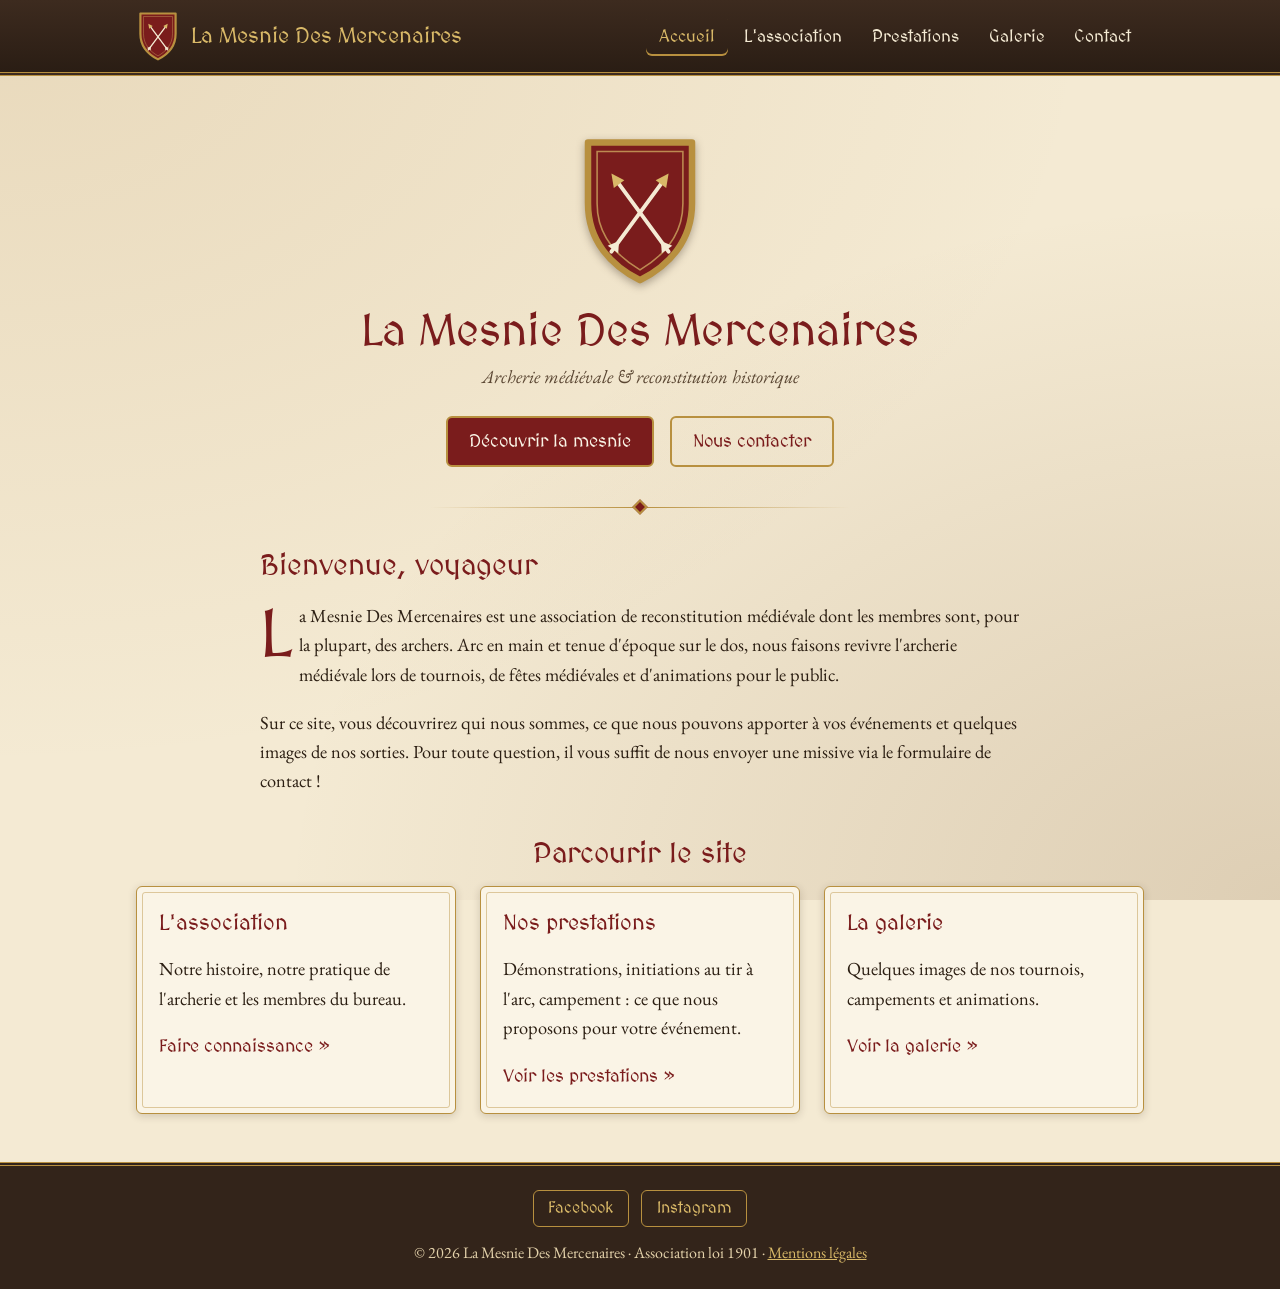
==== index.html @ 42d2c6c9 "v0 site web, à présenter à l'équipe avant déploiement" ====
<!doctype html>
<html lang="fr">
<head>
  <meta charset="utf-8">
  <meta name="viewport" content="width=device-width, initial-scale=1">
  <title>Accueil | La Mesnie Des Mercenaires</title>
  <meta name="description" content="La Mesnie Des Mercenaires, association de reconstitution médiévale spécialisée dans l'archerie : tournois, démonstrations et initiations au tir à l'arc médiéval.">
  <link rel="icon" href="images/logo.svg" type="image/svg+xml">
  <link rel="preconnect" href="https://fonts.googleapis.com">
  <link rel="preconnect" href="https://fonts.gstatic.com" crossorigin>
  <link rel="stylesheet" href="https://fonts.googleapis.com/css2?family=EB+Garamond:ital,wght@0,400;0,600;1,400&family=MedievalSharp&display=swap">
  <link rel="stylesheet" href="assets/css/style.css">
  <script src="assets/js/config.js" defer></script>
  <script src="assets/js/commun.js" defer></script>
</head>
<body>
  <div id="entete"></div>

  <main id="contenu" class="contenu">
    <section class="banniere">
      <img class="banniere-logo" src="images/logo.svg" alt="Blason de La Mesnie Des Mercenaires" width="130" height="156">
      <h1>La Mesnie Des Mercenaires</h1>
      <p class="sous-titre">Archerie médiévale &amp; reconstitution historique</p>
      <div class="actions">
        <a class="bouton" href="association.html">Découvrir la mesnie</a>
        <a class="bouton bouton-secondaire" href="contact.html">Nous contacter</a>
      </div>
    </section>

    <hr class="ornement">

    <!-- À ADAPTER : texte de présentation de la page d'accueil -->
    <section class="lecture">
      <h2>Bienvenue, voyageur</h2>
      <p class="lettrine">La Mesnie Des Mercenaires est une association de reconstitution médiévale dont les membres sont, pour la plupart, des archers. Arc en main et tenue d'époque sur le dos, nous faisons revivre l'archerie médiévale lors de tournois, de fêtes médiévales et d'animations pour le public.</p>
      <p>Sur ce site, vous découvrirez qui nous sommes, ce que nous pouvons apporter à vos événements et quelques images de nos sorties. Pour toute question, il vous suffit de nous envoyer une missive via le formulaire de contact&nbsp;!</p>
    </section>

    <section>
      <h2 class="centre">Parcourir le site</h2>
      <div class="grille">
        <article class="carte">
          <h3>L'association</h3>
          <p>Notre histoire, notre pratique de l'archerie et les membres du bureau.</p>
          <a class="lien-suite" href="association.html">Faire connaissance &raquo;</a>
        </article>
        <article class="carte">
          <h3>Nos prestations</h3>
          <p>Démonstrations, initiations au tir à l'arc, campement&nbsp;: ce que nous proposons pour votre événement.</p>
          <a class="lien-suite" href="prestations.html">Voir les prestations &raquo;</a>
        </article>
        <article class="carte">
          <h3>La galerie</h3>
          <p>Quelques images de nos tournois, campements et animations.</p>
          <a class="lien-suite" href="galerie.html">Voir la galerie &raquo;</a>
        </article>
      </div>
    </section>
  </main>

  <div id="pied-de-page"></div>
</body>
</html>
---- assets/css/style.css ----
/* ==========================================================================
   La Mesnie Des Mercenaires - feuille de style principale
   Thème : parchemin, bois sombre, bordeaux et or.
   Les couleurs et polices se règlent dans le bloc :root ci-dessous.
   ========================================================================== */

:root {
  --parchemin: #f4ead3;
  --parchemin-clair: #faf4e6;
  --parchemin-fonce: #e3d1aa;
  --encre: #2b1e12;
  --encre-douce: #5a4632;
  --bordeaux: #7a1c1c;
  --bordeaux-fonce: #561212;
  --or: #b8903f;
  --or-clair: #d9b968;
  --bois: #33241a;
  --vert-succes: #3f5f25;
  --police-titres: "MedievalSharp", "Palatino Linotype", Georgia, serif;
  --police-texte: "EB Garamond", Garamond, Georgia, serif;
  --largeur-max: 1040px;
  --rayon: 6px;
  --ombre: 0 2px 8px rgba(43, 30, 18, 0.18);
}

/* --- Base ---------------------------------------------------------------- */

*,
*::before,
*::after {
  box-sizing: border-box;
}

[hidden] {
  display: none !important;
}

body {
  margin: 0;
  min-height: 100vh;
  display: flex;
  flex-direction: column;
  font-family: var(--police-texte);
  font-size: 1.15rem;
  line-height: 1.6;
  color: var(--encre);
  background-color: var(--parchemin);
  /* Taches légères pour un effet de vieux parchemin */
  background-image:
    radial-gradient(ellipse at top left, rgba(180, 140, 80, 0.18), transparent 60%),
    radial-gradient(ellipse at bottom right, rgba(120, 80, 40, 0.18), transparent 55%);
  background-attachment: fixed;
}

main {
  flex: 1;
}

img {
  max-width: 100%;
  height: auto;
}

a {
  color: var(--bordeaux);
}

a:hover {
  color: var(--bordeaux-fonce);
}

:focus-visible {
  outline: 3px solid var(--or);
  outline-offset: 2px;
}

h1,
h2,
h3 {
  font-family: var(--police-titres);
  font-weight: normal;
  color: var(--bordeaux);
  line-height: 1.2;
}

h1 {
  font-size: clamp(2rem, 5vw, 2.8rem);
  text-align: center;
  margin: 0.5rem 0 0.25rem;
}

h2 {
  font-size: 1.8rem;
  margin: 2.5rem 0 1rem;
}

h3 {
  font-size: 1.35rem;
  margin: 0 0 0.5rem;
}

.contenu {
  width: 100%;
  max-width: var(--largeur-max);
  margin: 0 auto;
  padding: 2rem 1rem 3rem;
}

/* Bloc de texte courant à largeur confortable pour la lecture */
.lecture {
  max-width: 760px;
  margin-left: auto;
  margin-right: auto;
}

.sous-titre {
  text-align: center;
  font-style: italic;
  color: var(--encre-douce);
  margin: 0 auto;
}

.centre {
  text-align: center;
}

.visuellement-cache {
  position: absolute;
  width: 1px;
  height: 1px;
  overflow: hidden;
  clip: rect(0 0 0 0);
  white-space: nowrap;
}

/* Lien "Aller au contenu" visible uniquement au clavier */
.lien-evitement {
  position: absolute;
  left: -9999px;
}

.lien-evitement:focus {
  left: 1rem;
  top: 1rem;
  z-index: 10;
  padding: 0.5rem 1rem;
  background: var(--parchemin-clair);
  color: var(--encre);
}

/* --- Ornements médiévaux ------------------------------------------------- */

/* Séparateur : filet doré avec un losange au centre */
.ornement {
  position: relative;
  max-width: 420px;
  height: 1px;
  margin: 2rem auto;
  border: 0;
  overflow: visible;
  background: linear-gradient(90deg, transparent, var(--or), transparent);
}

.ornement::after {
  content: "";
  position: absolute;
  left: 50%;
  top: 50%;
  width: 11px;
  height: 11px;
  background: var(--bordeaux);
  border: 2px solid var(--or);
  transform: translate(-50%, -50%) rotate(45deg);
}

/* Lettrine : grande initiale en début de paragraphe */
.lettrine::first-letter {
  float: left;
  font-family: var(--police-titres);
  font-size: 3.6em;
  line-height: 0.8;
  padding: 0.1em 0.12em 0 0;
  color: var(--bordeaux);
}

/* Liste à puces en losange */
.liste-ornee {
  list-style: none;
  padding-left: 0;
}

.liste-ornee li {
  position: relative;
  padding-left: 1.5rem;
  margin-bottom: 0.6rem;
}

.liste-ornee li::before {
  content: "";
  position: absolute;
  left: 0.2rem;
  top: 0.6em;
  width: 7px;
  height: 7px;
  background: var(--bordeaux);
  transform: rotate(45deg);
}

/* --- En-tête et menu ----------------------------------------------------- */

/* Réserve la place de l'en-tête avant son insertion par commun.js */
#entete:empty {
  min-height: 72px;
  background: var(--bois);
}

.entete {
  background: linear-gradient(180deg, #3d2b1f, #2a1d14);
  border-bottom: 4px double var(--or);
  color: var(--parchemin);
}

.entete-interieur {
  max-width: var(--largeur-max);
  margin: 0 auto;
  padding: 0.6rem 1rem;
  display: flex;
  flex-wrap: wrap;
  align-items: center;
  justify-content: space-between;
  gap: 0.5rem 1rem;
}

.marque {
  display: flex;
  align-items: center;
  gap: 0.7rem;
  font-family: var(--police-titres);
  font-size: 1.4rem;
  color: var(--or-clair);
  text-decoration: none;
}

.marque:hover {
  color: var(--parchemin-clair);
}

.marque img {
  width: 44px;
}

.menu-principal ul {
  display: flex;
  flex-wrap: wrap;
  gap: 0.25rem;
  list-style: none;
  margin: 0;
  padding: 0;
}

.menu-principal a {
  display: block;
  padding: 0.4rem 0.8rem;
  font-family: var(--police-titres);
  font-size: 1.05rem;
  color: var(--parchemin);
  text-decoration: none;
  border-radius: var(--rayon);
}

.menu-principal a:hover {
  color: var(--or-clair);
  background: rgba(255, 255, 255, 0.06);
}

.menu-principal a[aria-current="page"] {
  color: var(--or-clair);
  box-shadow: inset 0 -2px 0 var(--or);
}

.menu-bouton {
  display: none;
  padding: 0.35rem 0.8rem;
  font-family: var(--police-titres);
  font-size: 1.05rem;
  color: var(--or-clair);
  background: transparent;
  border: 1px solid var(--or);
  border-radius: var(--rayon);
  cursor: pointer;
}

/* Sur petit écran, le menu se replie derrière un bouton */
@media (max-width: 760px) {
  .menu-bouton {
    display: inline-block;
  }

  .menu-principal {
    display: none;
    width: 100%;
  }

  .menu-principal.ouvert {
    display: block;
  }

  .menu-principal ul {
    flex-direction: column;
    padding-bottom: 0.5rem;
  }
}

/* --- Pied de page -------------------------------------------------------- */

.pied {
  padding: 1.5rem 1rem;
  text-align: center;
  font-size: 1rem;
  color: var(--parchemin-fonce);
  background: var(--bois);
  border-top: 4px double var(--or);
}

.pied p {
  margin: 0;
}

.pied a {
  color: var(--or-clair);
}

.reseaux {
  display: flex;
  flex-wrap: wrap;
  justify-content: center;
  gap: 0.8rem;
  list-style: none;
  margin: 0 0 0.8rem;
  padding: 0;
}

.reseaux a {
  display: inline-block;
  padding: 0.3rem 0.9rem;
  font-family: var(--police-titres);
  text-decoration: none;
  border: 1px solid var(--or);
  border-radius: var(--rayon);
}

.reseaux a:hover {
  background: rgba(184, 144, 63, 0.15);
}

/* --- Boutons ------------------------------------------------------------- */

.bouton {
  display: inline-block;
  padding: 0.6rem 1.3rem;
  font-family: var(--police-titres);
  font-size: 1.1rem;
  color: var(--parchemin-clair);
  background: var(--bordeaux);
  border: 2px solid var(--or);
  border-radius: var(--rayon);
  text-decoration: none;
  cursor: pointer;
  transition: background-color 0.2s;
}

.bouton:hover {
  color: var(--parchemin-clair);
  background: var(--bordeaux-fonce);
}

.bouton:disabled {
  opacity: 0.6;
  cursor: wait;
}

.bouton-secondaire {
  color: var(--bordeaux);
  background: transparent;
}

.bouton-secondaire:hover {
  color: var(--bordeaux-fonce);
  background: var(--parchemin-fonce);
}

.lien-suite {
  font-family: var(--police-titres);
  text-decoration: none;
}

.lien-suite:hover {
  text-decoration: underline;
}

/* --- Accueil ------------------------------------------------------------- */

.banniere {
  padding: 1.5rem 0 0.5rem;
  text-align: center;
}

.banniere-logo {
  width: 130px;
  filter: drop-shadow(0 3px 4px rgba(43, 30, 18, 0.35));
}

.actions {
  display: flex;
  flex-wrap: wrap;
  justify-content: center;
  gap: 1rem;
  margin-top: 1.5rem;
}

/* --- Cartes et grilles --------------------------------------------------- */

.grille {
  display: grid;
  grid-template-columns: repeat(auto-fit, minmax(240px, 1fr));
  gap: 1.5rem;
}

.carte {
  position: relative;
  padding: 1.4rem;
  background: var(--parchemin-clair);
  border: 1px solid var(--or);
  border-radius: var(--rayon);
  box-shadow: var(--ombre);
}

/* Second filet intérieur, façon enluminure */
.carte::before {
  content: "";
  position: absolute;
  inset: 5px;
  border: 1px solid rgba(184, 144, 63, 0.45);
  border-radius: 3px;
  pointer-events: none;
}

.carte > :last-child {
  margin-bottom: 0;
}

.details {
  font-size: 1rem;
  color: var(--encre-douce);
}

/* --- Membres du bureau --------------------------------------------------- */

.bureau {
  grid-template-columns: repeat(auto-fit, minmax(200px, 1fr));
}

.membre {
  text-align: center;
}

.membre img {
  width: 140px;
  height: 140px;
  object-fit: cover;
  border-radius: 50%;
  border: 4px solid var(--or);
  background: var(--parchemin-fonce);
  box-shadow: var(--ombre);
}

.membre-nom {
  margin: 0.8rem 0 0.1rem;
  color: var(--encre);
}

.membre-role {
  margin: 0;
  font-style: italic;
  color: var(--bordeaux);
}

.membre-description {
  font-size: 1rem;
  color: var(--encre-douce);
}

/* --- Galerie ------------------------------------------------------------- */

.galerie {
  display: grid;
  grid-template-columns: repeat(auto-fill, minmax(200px, 1fr));
  gap: 1.2rem;
  list-style: none;
  margin: 0;
  padding: 0;
}

.galerie figure {
  margin: 0;
}

.vignette {
  display: block;
  width: 100%;
  padding: 0;
  overflow: hidden;
  background: var(--parchemin-fonce);
  border: 3px solid var(--parchemin-clair);
  outline: 1px solid var(--or);
  border-radius: 3px;
  box-shadow: var(--ombre);
  cursor: zoom-in;
}

.vignette img {
  display: block;
  width: 100%;
  aspect-ratio: 4 / 3;
  object-fit: cover;
  transition: transform 0.3s;
}

.vignette:hover img {
  transform: scale(1.04);
}

.galerie figcaption {
  margin-top: 0.35rem;
  font-size: 0.95rem;
  text-align: center;
  color: var(--encre-douce);
}

.galerie-vide {
  text-align: center;
  font-style: italic;
}

/* Visionneuse plein écran (élément <dialog>) */
.visionneuse {
  max-width: min(94vw, 1200px);
  max-height: 94vh;
  padding: 0;
  overflow: hidden;
  color: var(--parchemin);
  background: var(--bois);
  border: 3px solid var(--or);
  border-radius: var(--rayon);
}

.visionneuse::backdrop {
  background: rgba(20, 12, 6, 0.85);
}

.visionneuse figure {
  display: flex;
  flex-direction: column;
  align-items: center;
  margin: 0;
}

.visionneuse img {
  display: block;
  max-width: 100%;
  max-height: calc(94vh - 4.5rem);
  object-fit: contain;
}

.visionneuse figcaption {
  padding: 0.6rem 3.5rem;
  font-style: italic;
  text-align: center;
}

.visionneuse-bouton {
  position: absolute;
  width: 2.6rem;
  height: 2.6rem;
  font-family: Arial, sans-serif;
  font-size: 1.4rem;
  line-height: 1;
  color: var(--or-clair);
  background: rgba(51, 36, 26, 0.85);
  border: 1px solid var(--or);
  border-radius: 50%;
  cursor: pointer;
}

.visionneuse-bouton:hover {
  background: var(--bordeaux);
}

.visionneuse-fermer {
  top: 0.5rem;
  right: 0.5rem;
}

.visionneuse-precedent,
.visionneuse-suivant {
  top: 50%;
  transform: translateY(-50%);
}

.visionneuse-precedent {
  left: 0.5rem;
}

.visionneuse-suivant {
  right: 0.5rem;
}

/* --- Formulaire de contact ---------------------------------------------- */

.formulaire {
  display: grid;
  gap: 1.1rem;
  max-width: 680px;
  margin: 0 auto;
}

.champ label {
  display: block;
  margin-bottom: 0.3rem;
  font-family: var(--police-titres);
}

.champ input,
.champ select,
.champ textarea {
  width: 100%;
  padding: 0.6rem 0.7rem;
  font: inherit;
  color: var(--encre);
  background: #fffaf0;
  border: 1px solid var(--encre-douce);
  border-radius: 4px;
}

.champ textarea {
  min-height: 10rem;
  resize: vertical;
}

.obligatoire {
  color: var(--bordeaux);
}

/* Champ anti-robot : invisible pour les humains */
.champ-piege {
  display: none;
}

.mention {
  margin: 0;
  font-size: 0.95rem;
  color: var(--encre-douce);
}

.message-etat:empty {
  display: none;
}

.message-etat {
  margin: 0;
  padding: 0.8rem 1rem;
  border-radius: 4px;
}

.message-etat.succes {
  color: var(--vert-succes);
  background: #e7eedb;
  border: 1px solid var(--vert-succes);
}

.message-etat.erreur {
  color: var(--bordeaux-fonce);
  background: #f3dcd6;
  border: 1px solid var(--bordeaux);
}
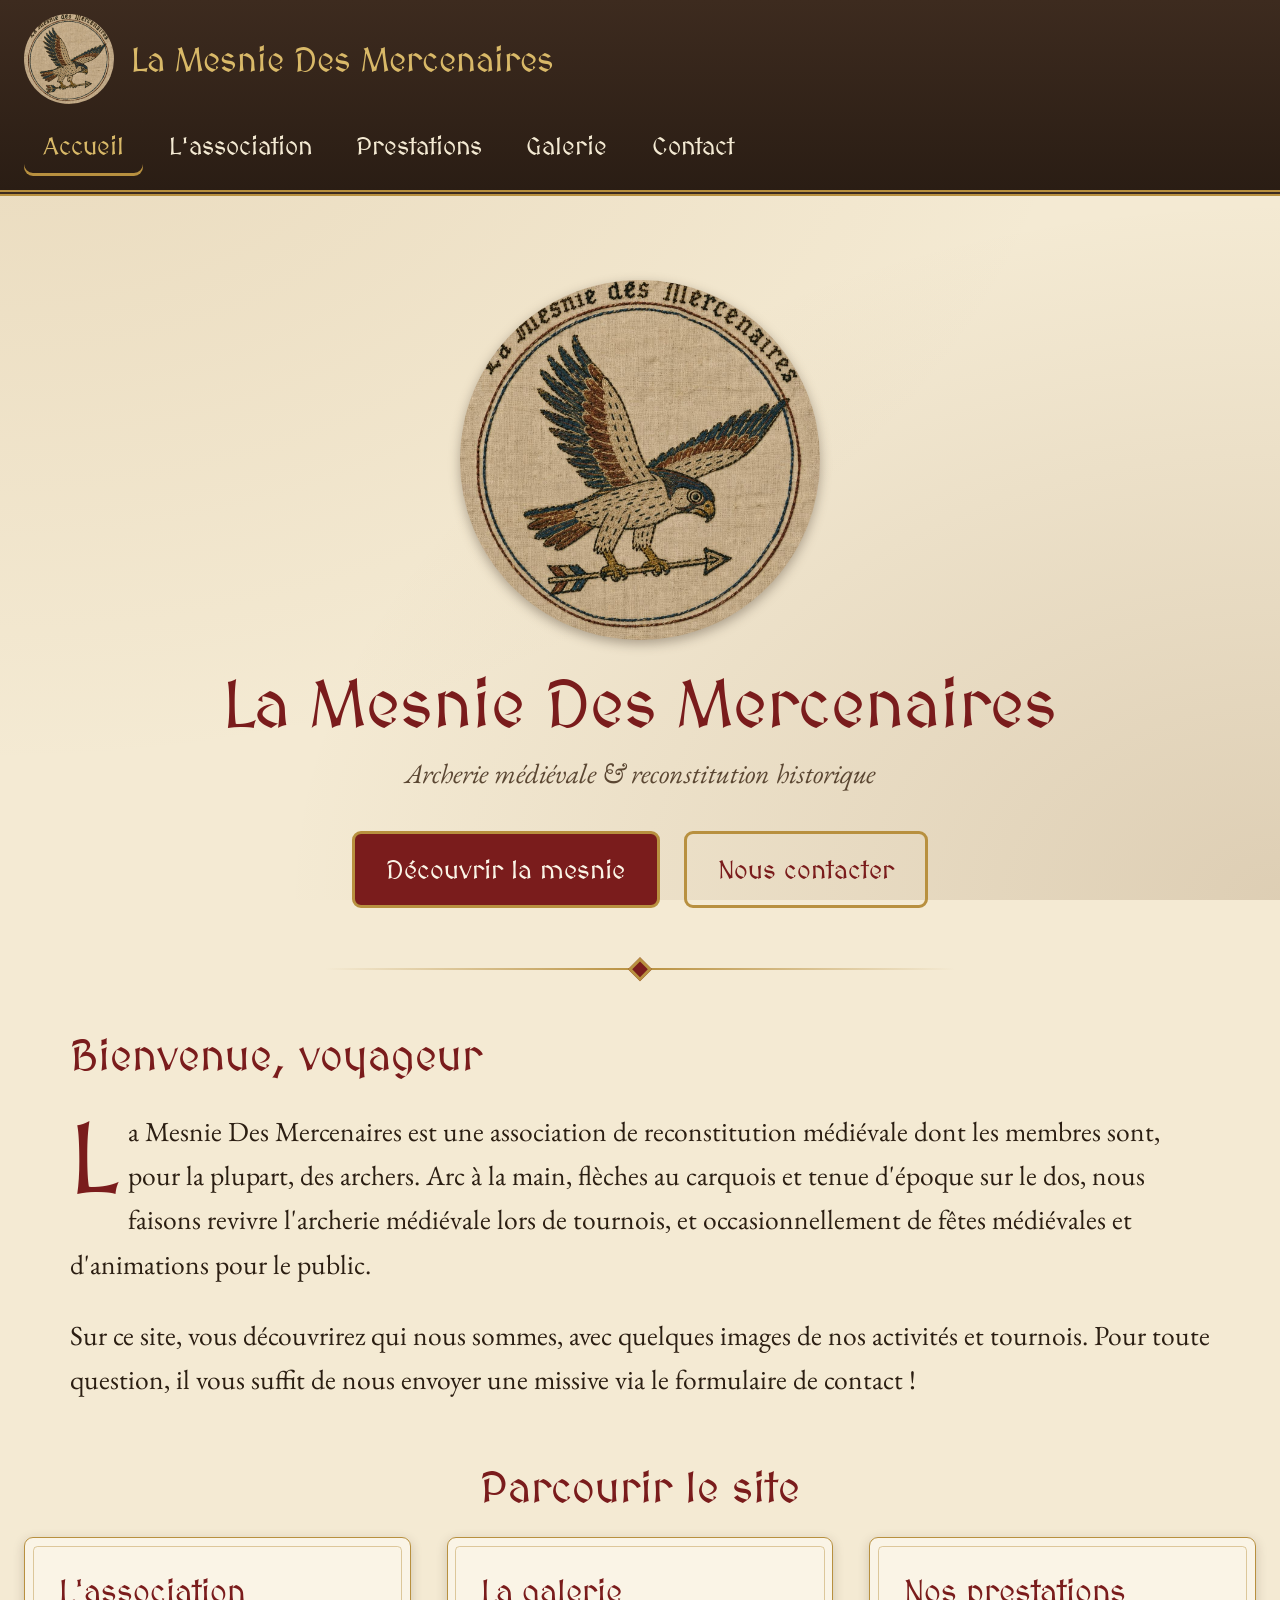
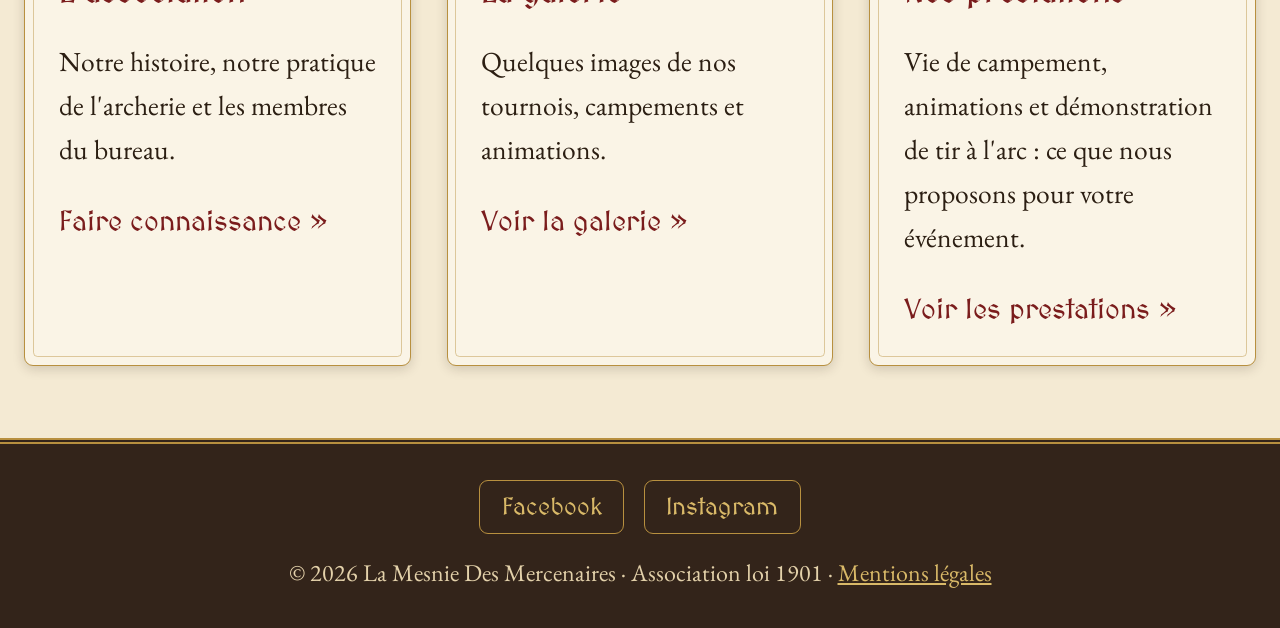
==== commit 40536fba: "Mise à jour du site du 18/10/2026 18:08" ====
--- a/index.html
+++ b/index.html
@@ -5,7 +5,7 @@
   <meta name="viewport" content="width=device-width, initial-scale=1">
   <title>Accueil | La Mesnie Des Mercenaires</title>
   <meta name="description" content="La Mesnie Des Mercenaires, association de reconstitution médiévale spécialisée dans l'archerie : tournois, démonstrations et initiations au tir à l'arc médiéval.">
-  <link rel="icon" href="images/logo.svg" type="image/svg+xml">
+  <link rel="icon" href="images/logo.jpg" type="image/jpeg">
   <link rel="preconnect" href="https://fonts.googleapis.com">
   <link rel="preconnect" href="https://fonts.gstatic.com" crossorigin>
   <link rel="stylesheet" href="https://fonts.googleapis.com/css2?family=EB+Garamond:ital,wght@0,400;0,600;1,400&family=MedievalSharp&display=swap">
@@ -18,7 +18,7 @@
 
   <main id="contenu" class="contenu">
     <section class="banniere">
-      <img class="banniere-logo" src="images/logo.svg" alt="Blason de La Mesnie Des Mercenaires" width="130" height="156">
+      <img class="banniere-logo" src="images/logo.jpg" alt="Emblème de La Mesnie Des Mercenaires" width="156" height="156">
       <h1>La Mesnie Des Mercenaires</h1>
       <p class="sous-titre">Archerie médiévale &amp; reconstitution historique</p>
       <div class="actions">
@@ -32,8 +32,8 @@
     <!-- À ADAPTER : texte de présentation de la page d'accueil -->
     <section class="lecture">
       <h2>Bienvenue, voyageur</h2>
-      <p class="lettrine">La Mesnie Des Mercenaires est une association de reconstitution médiévale dont les membres sont, pour la plupart, des archers. Arc en main et tenue d'époque sur le dos, nous faisons revivre l'archerie médiévale lors de tournois, de fêtes médiévales et d'animations pour le public.</p>
-      <p>Sur ce site, vous découvrirez qui nous sommes, ce que nous pouvons apporter à vos événements et quelques images de nos sorties. Pour toute question, il vous suffit de nous envoyer une missive via le formulaire de contact&nbsp;!</p>
+      <p class="lettrine">La Mesnie Des Mercenaires est une association de reconstitution médiévale dont les membres sont, pour la plupart, des archers. Arc à la main, flèches au carquois et tenue d'époque sur le dos, nous faisons revivre l'archerie médiévale lors de tournois, et occasionnellement de fêtes médiévales et d'animations pour le public.</p>
+      <p>Sur ce site, vous découvrirez qui nous sommes, avec quelques images de nos activités et tournois. Pour toute question, il vous suffit de nous envoyer une missive via le formulaire de contact&nbsp;!</p>
     </section>
 
     <section>
@@ -45,14 +45,14 @@
           <a class="lien-suite" href="association.html">Faire connaissance &raquo;</a>
         </article>
         <article class="carte">
-          <h3>Nos prestations</h3>
-          <p>Démonstrations, initiations au tir à l'arc, campement&nbsp;: ce que nous proposons pour votre événement.</p>
-          <a class="lien-suite" href="prestations.html">Voir les prestations &raquo;</a>
-        </article>
-        <article class="carte">
           <h3>La galerie</h3>
           <p>Quelques images de nos tournois, campements et animations.</p>
           <a class="lien-suite" href="galerie.html">Voir la galerie &raquo;</a>
+        </article>
+        <article class="carte">
+          <h3>Nos prestations</h3>
+          <p>Vie de campement, animations et démonstration de tir à l'arc&nbsp;: ce que nous proposons pour votre événement.</p>
+          <a class="lien-suite" href="prestations.html">Voir les prestations &raquo;</a>
         </article>
       </div>
     </section>
--- a/assets/css/style.css
+++ b/assets/css/style.css
@@ -21,6 +21,20 @@
   --largeur-max: 1040px;
   --rayon: 6px;
   --ombre: 0 2px 8px rgba(43, 30, 18, 0.18);
+  /* Agrandissement global du site (équivaut au zoom navigateur) */
+  --zoom: 1;
+}
+
+/* Sur grand écran, tout le site est affiché à 150 %. Les unités vw/vh
+   sont divisées par --zoom pour rester relatives à la vraie fenêtre. */
+@media (min-width: 1140px) {
+  :root {
+    --zoom: 1.5;
+  }
+
+  html {
+    zoom: var(--zoom);
+  }
 }
 
 /* --- Base ---------------------------------------------------------------- */
@@ -37,7 +51,7 @@
 
 body {
   margin: 0;
-  min-height: 100vh;
+  min-height: calc(100vh / var(--zoom));
   display: flex;
   flex-direction: column;
   font-family: var(--police-texte);
@@ -246,7 +260,9 @@
 }
 
 .marque img {
-  width: 44px;
+  width: 60px;
+  height: auto;
+  border-radius: 50%;
 }
 
 .menu-principal ul {
@@ -406,7 +422,9 @@
 }
 
 .banniere-logo {
-  width: 130px;
+  width: 240px;
+  height: auto;
+  border-radius: 50%;
   filter: drop-shadow(0 3px 4px rgba(43, 30, 18, 0.35));
 }
 
@@ -544,8 +562,8 @@
 
 /* Visionneuse plein écran (élément <dialog>) */
 .visionneuse {
-  max-width: min(94vw, 1200px);
-  max-height: 94vh;
+  max-width: min(94vw / var(--zoom), 1200px);
+  max-height: calc(94vh / var(--zoom));
   padding: 0;
   overflow: hidden;
   color: var(--parchemin);
@@ -568,7 +586,7 @@
 .visionneuse img {
   display: block;
   max-width: 100%;
-  max-height: calc(94vh - 4.5rem);
+  max-height: calc(94vh / var(--zoom) - 4.5rem);
   object-fit: contain;
 }
 
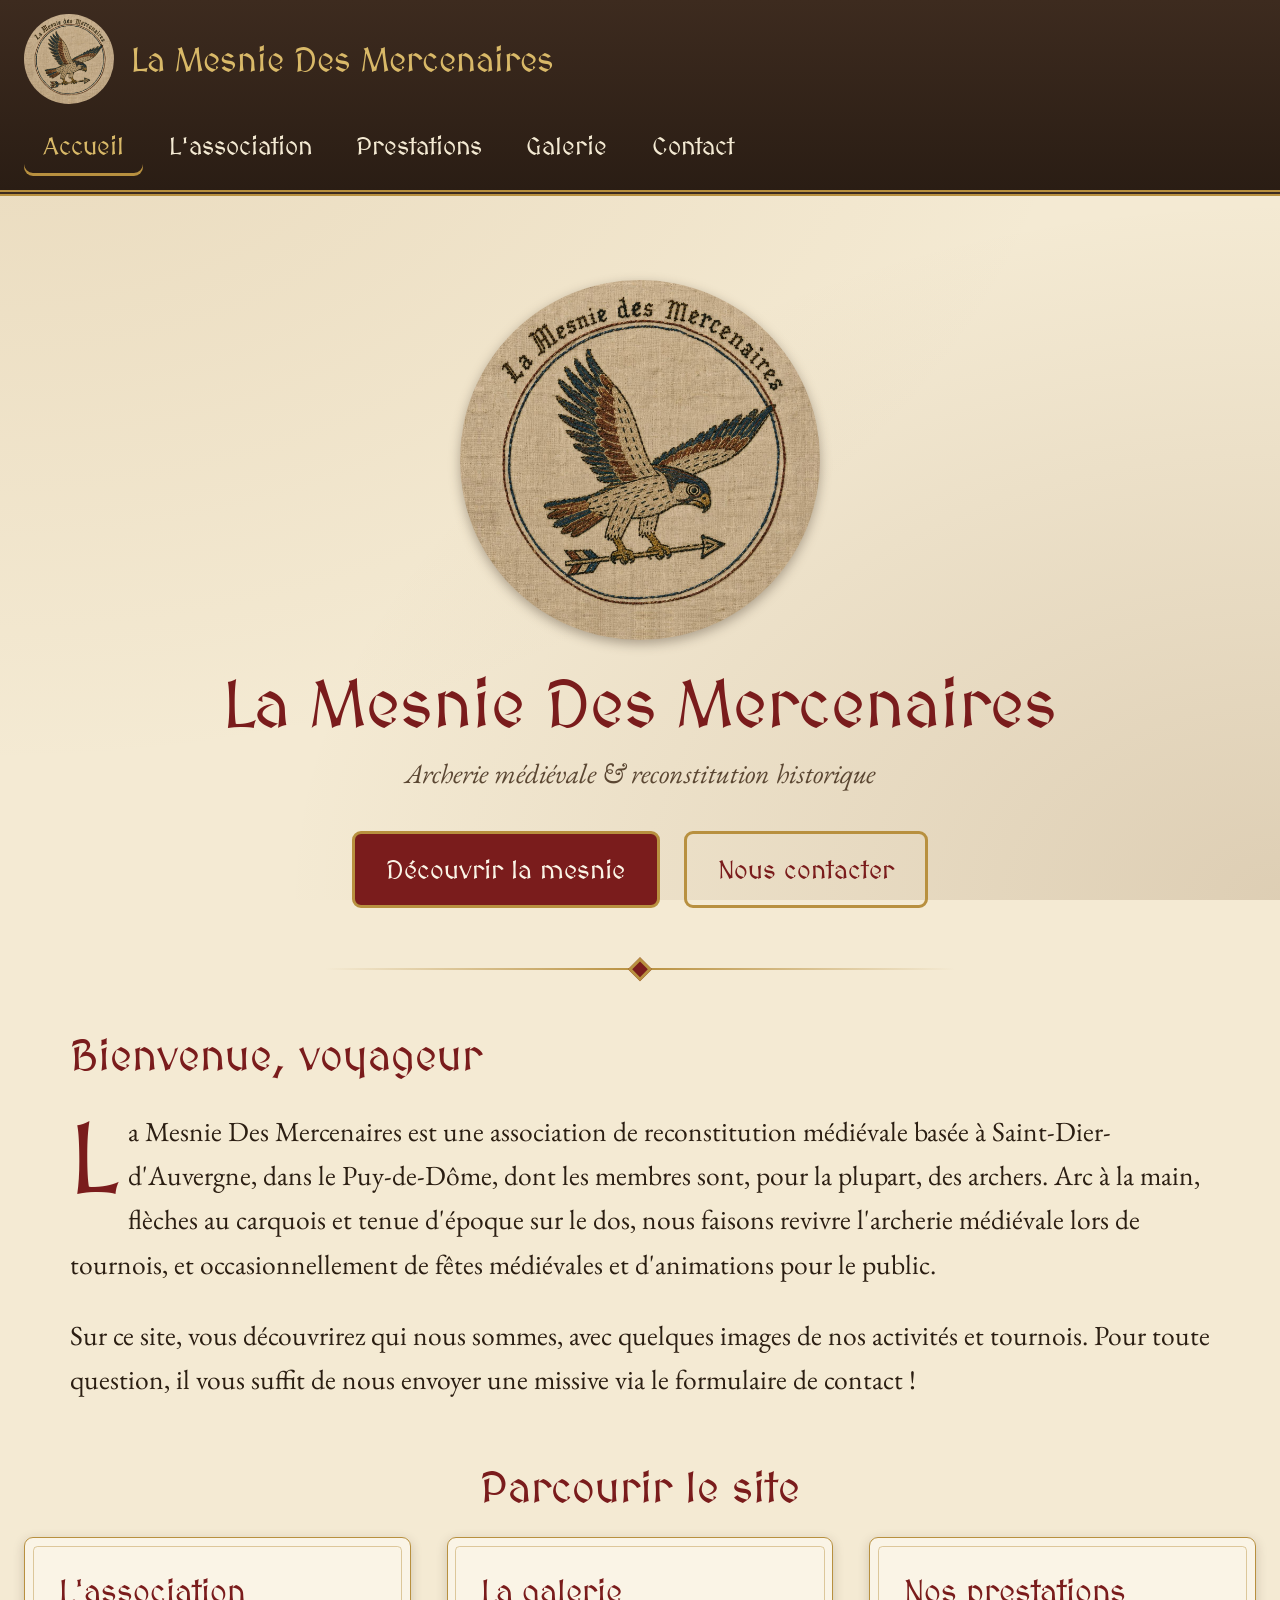
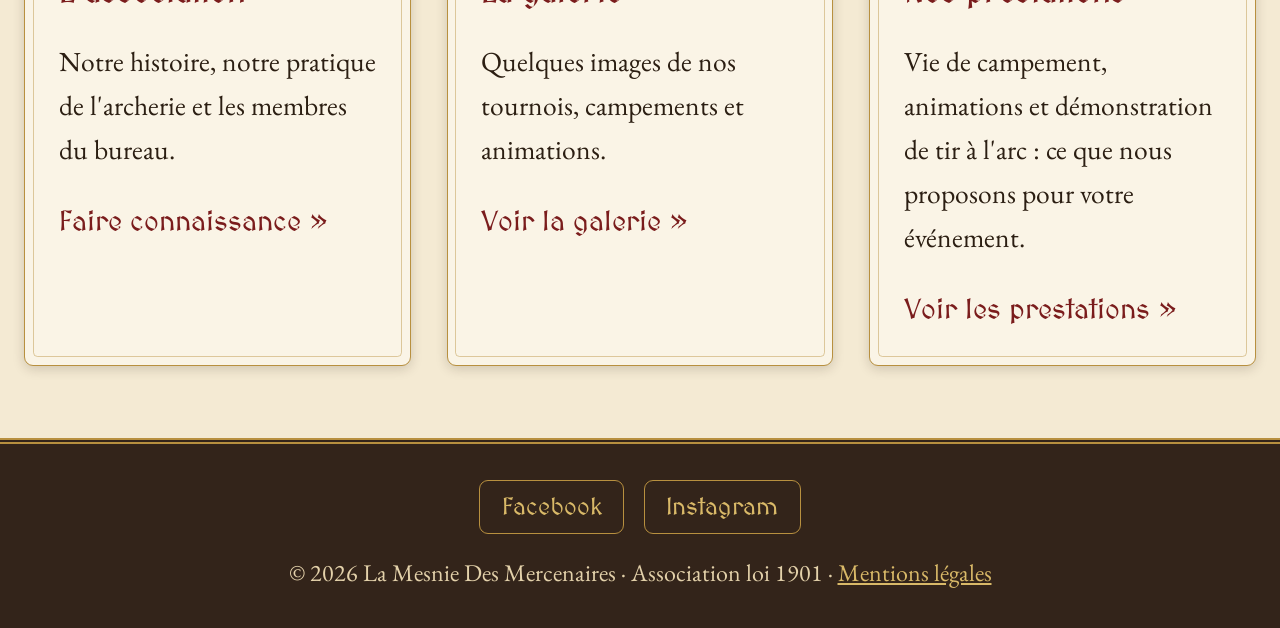
==== commit e1339194: "Updated SEO and google indexing" ====
--- a/index.html
+++ b/index.html
@@ -3,9 +3,63 @@
 <head>
   <meta charset="utf-8">
   <meta name="viewport" content="width=device-width, initial-scale=1">
-  <title>Accueil | La Mesnie Des Mercenaires</title>
-  <meta name="description" content="La Mesnie Des Mercenaires, association de reconstitution médiévale spécialisée dans l'archerie : tournois, démonstrations et initiations au tir à l'arc médiéval.">
+  <title>La Mesnie Des Mercenaires | Archerie médiévale en Auvergne</title>
+  <meta name="description" content="Association d'archerie médiévale et de reconstitution historique basée à Saint-Dier-d'Auvergne (Puy-de-Dôme) : tournois, campements et démonstrations de tir à l'arc.">
+  <link rel="canonical" href="https://lamesniedesmercenaires.fr/">
+  <!-- Aperçu lors d'un partage sur les réseaux sociaux -->
+  <meta property="og:type" content="website">
+  <meta property="og:site_name" content="La Mesnie Des Mercenaires">
+  <meta property="og:title" content="La Mesnie Des Mercenaires | Archerie médiévale en Auvergne">
+  <meta property="og:description" content="Association d'archerie médiévale et de reconstitution historique basée à Saint-Dier-d'Auvergne (Puy-de-Dôme).">
+  <meta property="og:url" content="https://lamesniedesmercenaires.fr/">
+  <meta property="og:image" content="https://lamesniedesmercenaires.fr/images/logo.jpg">
+  <meta property="og:image:alt" content="Emblème de La Mesnie Des Mercenaires : un faucon tenant une flèche">
+  <meta property="og:locale" content="fr_FR">
+  <meta name="twitter:card" content="summary">
+  <!-- Fiche de l'association et du site pour les moteurs de recherche -->
+  <script type="application/ld+json">
+  {
+    "@context": "https://schema.org",
+    "@graph": [
+      {
+        "@type": "SportsOrganization",
+        "@id": "https://lamesniedesmercenaires.fr/#association",
+        "name": "La Mesnie Des Mercenaires",
+        "alternateName": "Mesnie des Mercenaires",
+        "url": "https://lamesniedesmercenaires.fr/",
+        "logo": "https://lamesniedesmercenaires.fr/images/logo.jpg",
+        "image": "https://lamesniedesmercenaires.fr/images/logo.jpg",
+        "description": "Association loi 1901 d'archerie médiévale et de reconstitution historique : tournois, campements et démonstrations de tir à l'arc.",
+        "sport": "Tir à l'arc médiéval",
+        "foundingDate": "2020",
+        "address": {
+          "@type": "PostalAddress",
+          "addressLocality": "Saint-Dier-d'Auvergne",
+          "postalCode": "63520",
+          "addressRegion": "Auvergne-Rhône-Alpes",
+          "addressCountry": "FR"
+        },
+        "areaServed": { "@type": "AdministrativeArea", "name": "Auvergne" },
+        "knowsAbout": ["Archerie médiévale", "Tir à l'arc", "Reconstitution historique", "Moyen Âge", "Tournois d'archerie"],
+        "sameAs": [
+          "https://www.facebook.com/people/La-Mesnie-Des-Mercenaires/61595573398944/",
+          "https://www.instagram.com/lamesniedesmercenaires/"
+        ]
+      },
+      {
+        "@type": "WebSite",
+        "@id": "https://lamesniedesmercenaires.fr/#site",
+        "url": "https://lamesniedesmercenaires.fr/",
+        "name": "La Mesnie Des Mercenaires",
+        "inLanguage": "fr-FR",
+        "publisher": { "@id": "https://lamesniedesmercenaires.fr/#association" }
+      }
+    ]
+  }
+  </script>
+  <meta name="theme-color" content="#33241a">
   <link rel="icon" href="images/logo.jpg" type="image/jpeg">
+  <link rel="apple-touch-icon" href="images/logo.jpg">
   <link rel="preconnect" href="https://fonts.googleapis.com">
   <link rel="preconnect" href="https://fonts.gstatic.com" crossorigin>
   <link rel="stylesheet" href="https://fonts.googleapis.com/css2?family=EB+Garamond:ital,wght@0,400;0,600;1,400&family=MedievalSharp&display=swap">
@@ -32,7 +86,7 @@
     <!-- À ADAPTER : texte de présentation de la page d'accueil -->
     <section class="lecture">
       <h2>Bienvenue, voyageur</h2>
-      <p class="lettrine">La Mesnie Des Mercenaires est une association de reconstitution médiévale dont les membres sont, pour la plupart, des archers. Arc à la main, flèches au carquois et tenue d'époque sur le dos, nous faisons revivre l'archerie médiévale lors de tournois, et occasionnellement de fêtes médiévales et d'animations pour le public.</p>
+      <p class="lettrine">La Mesnie Des Mercenaires est une association de reconstitution médiévale basée à Saint-Dier-d'Auvergne, dans le Puy-de-Dôme, dont les membres sont, pour la plupart, des archers. Arc à la main, flèches au carquois et tenue d'époque sur le dos, nous faisons revivre l'archerie médiévale lors de tournois, et occasionnellement de fêtes médiévales et d'animations pour le public.</p>
       <p>Sur ce site, vous découvrirez qui nous sommes, avec quelques images de nos activités et tournois. Pour toute question, il vous suffit de nous envoyer une missive via le formulaire de contact&nbsp;!</p>
     </section>
 
--- a/assets/css/style.css
+++ b/assets/css/style.css
@@ -510,22 +510,32 @@
 
 /* --- Galerie ------------------------------------------------------------- */
 
+/* Galerie : vignettes de même hauteur, largeur selon le format de la photo
+   (aucun recadrage), centrées et réparties sur plusieurs lignes */
 .galerie {
-  display: grid;
-  grid-template-columns: repeat(auto-fill, minmax(200px, 1fr));
+  display: flex;
+  flex-wrap: wrap;
+  justify-content: center;
+  align-items: flex-start;
   gap: 1.2rem;
   list-style: none;
   margin: 0;
   padding: 0;
 }
 
+.galerie li {
+  max-width: 100%;
+}
+
+/* La légende prend la largeur de la photo au lieu de l'élargir */
 .galerie figure {
-  margin: 0;
+  display: table;
+  margin: 0 auto;
 }
 
 .vignette {
   display: block;
-  width: 100%;
+  max-width: 100%;
   padding: 0;
   overflow: hidden;
   background: var(--parchemin-fonce);
@@ -538,10 +548,17 @@
 
 .vignette img {
   display: block;
-  width: 100%;
-  aspect-ratio: 4 / 3;
-  object-fit: cover;
+  height: 220px;
+  width: auto;
+  max-width: 100%;
+  object-fit: contain;
   transition: transform 0.3s;
+}
+
+@media (max-width: 760px) {
+  .vignette img {
+    height: 160px;
+  }
 }
 
 .vignette:hover img {
@@ -549,6 +566,8 @@
 }
 
 .galerie figcaption {
+  display: table-caption;
+  caption-side: bottom;
   margin-top: 0.35rem;
   font-size: 0.95rem;
   text-align: center;
